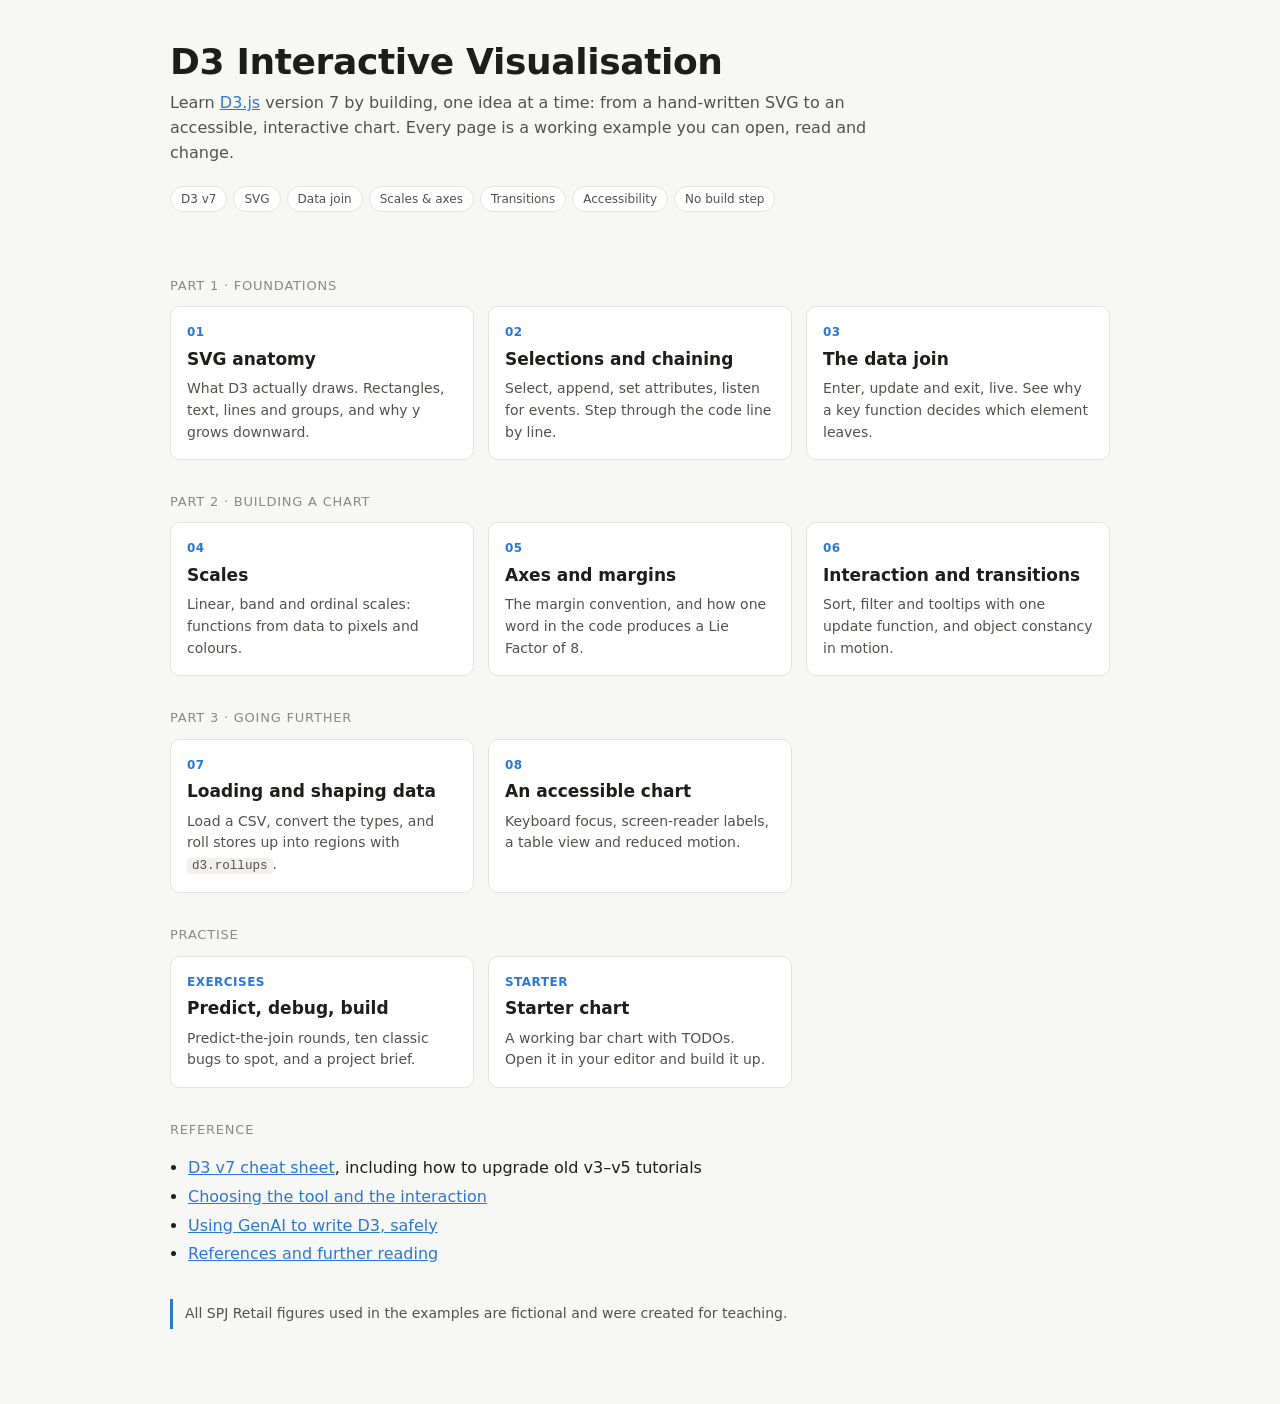
==== index.html @ ca75db22 "including the project" ====
<!DOCTYPE html>
<html lang="en">
<head>
  <meta charset="utf-8">
  <meta name="viewport" content="width=device-width, initial-scale=1">
  <title>D3 Interactive Visualisation</title>
  <meta name="description" content="Learn D3.js v7 step by step: SVG, selections, the data join, scales, axes, interaction, data loading and accessibility.">
  <link rel="stylesheet" href="assets/style.css">
  <style>
    .hero { padding: 12px 0 8px; }
    .hero h1 { font-size: 36px; }
    .tags { display: flex; flex-wrap: wrap; gap: 6px; margin: 0 0 24px; }
    .tag { font-size: 12px; border: 1px solid var(--line); border-radius: 999px; padding: 3px 10px; color: var(--ink-2); background: var(--surface); }
    .cards { display: grid; grid-template-columns: repeat(auto-fill, minmax(280px, 1fr)); gap: 14px; }
    a.ex { display: block; text-decoration: none; color: inherit; background: var(--surface); border: 1px solid var(--line); border-radius: var(--radius); padding: 16px; transition: border-color 120ms, transform 120ms; }
    a.ex:hover { border-color: var(--accent); transform: translateY(-1px); }
    a.ex .num { font-size: 12px; font-weight: 650; color: var(--accent); letter-spacing: 0.04em; }
    a.ex h3 { margin: 4px 0 6px; font-size: 17px; }
    a.ex p { margin: 0; font-size: 14px; color: var(--ink-2); }
    a.ex .part { font-size: 12px; color: var(--ink-3); margin-top: 10px; }
    .section-label { font-size: 13px; text-transform: uppercase; letter-spacing: 0.06em; color: var(--ink-3); margin: 32px 0 10px; }
    ul.links { padding-left: 18px; }
    ul.links li { margin: 4px 0; }
  </style>
</head>
<body>
<main class="page">
  <div class="hero">
    <h1>D3 Interactive Visualisation</h1>
    <p class="lead">Learn <a href="https://d3js.org">D3.js</a> version 7 by building, one idea at a time: from a hand-written SVG
      to an accessible, interactive chart. Every page is a working example you can open, read and change.</p>
    <div class="tags">
      <span class="tag">D3 v7</span><span class="tag">SVG</span><span class="tag">Data join</span>
      <span class="tag">Scales &amp; axes</span><span class="tag">Transitions</span><span class="tag">Accessibility</span>
      <span class="tag">No build step</span>
    </div>
  </div>

  <div class="section-label">Part 1 · Foundations</div>
  <div class="cards">
    <a class="ex" href="examples/01-svg-anatomy/"><div class="num">01</div><h3>SVG anatomy</h3>
      <p>What D3 actually draws. Rectangles, text, lines and groups, and why y grows downward.</p></a>
    <a class="ex" href="examples/02-selections/"><div class="num">02</div><h3>Selections and chaining</h3>
      <p>Select, append, set attributes, listen for events. Step through the code line by line.</p></a>
    <a class="ex" href="examples/03-data-join/"><div class="num">03</div><h3>The data join</h3>
      <p>Enter, update and exit, live. See why a key function decides which element leaves.</p></a>
  </div>

  <div class="section-label">Part 2 · Building a chart</div>
  <div class="cards">
    <a class="ex" href="examples/04-scales/"><div class="num">04</div><h3>Scales</h3>
      <p>Linear, band and ordinal scales: functions from data to pixels and colours.</p></a>
    <a class="ex" href="examples/05-axes-and-margins/"><div class="num">05</div><h3>Axes and margins</h3>
      <p>The margin convention, and how one word in the code produces a Lie Factor of 8.</p></a>
    <a class="ex" href="examples/06-interaction-and-transitions/"><div class="num">06</div><h3>Interaction and transitions</h3>
      <p>Sort, filter and tooltips with one update function, and object constancy in motion.</p></a>
  </div>

  <div class="section-label">Part 3 · Going further</div>
  <div class="cards">
    <a class="ex" href="examples/07-loading-data/"><div class="num">07</div><h3>Loading and shaping data</h3>
      <p>Load a CSV, convert the types, and roll stores up into regions with <code>d3.rollups</code>.</p></a>
    <a class="ex" href="examples/08-accessible-chart/"><div class="num">08</div><h3>An accessible chart</h3>
      <p>Keyboard focus, screen-reader labels, a table view and reduced motion.</p></a>
  </div>

  <div class="section-label" id="exercises">Practise</div>
  <div class="cards">
    <a class="ex" href="exercises/README.md"><div class="num">EXERCISES</div><h3>Predict, debug, build</h3>
      <p>Predict-the-join rounds, ten classic bugs to spot, and a project brief.</p></a>
    <a class="ex" href="exercises/starter.html"><div class="num">STARTER</div><h3>Starter chart</h3>
      <p>A working bar chart with TODOs. Open it in your editor and build it up.</p></a>
  </div>

  <div class="section-label">Reference</div>
  <ul class="links">
    <li><a href="docs/d3-cheatsheet.md">D3 v7 cheat sheet</a>, including how to upgrade old v3–v5 tutorials</li>
    <li><a href="docs/choosing-tools-and-interactions.md">Choosing the tool and the interaction</a></li>
    <li><a href="docs/genai-and-d3.md">Using GenAI to write D3, safely</a></li>
    <li><a href="docs/references.md">References and further reading</a></li>
  </ul>

  <p class="note" style="margin-top:32px">All SPJ Retail figures used in the examples are fictional and were created for teaching.</p>
</main>
<script>
  // On GitHub Pages, Markdown files are published as HTML pages, so point the links there.
  if (location.hostname.endsWith("github.io")) {
    document.querySelectorAll('a[href$=".md"]').forEach((a) => {
      const href = a.getAttribute("href");
      a.setAttribute("href", href.endsWith("README.md") ? href.replace("README.md", "") : href.replace(/\.md$/, ".html"));
    });
  }
</script>
</body>
</html>
---- assets/style.css ----
/* Shared styles for every example page. Plain CSS, no build step. */
:root {
  --bg: #f7f7f5;
  --surface: #ffffff;
  --ink: #1d1d1b;
  --ink-2: #52514e;
  --ink-3: #8a8984;
  --line: #e4e3df;
  --accent: #2a78d6;
  --code-bg: #f1f0ec;
  --radius: 10px;
  font-family: system-ui, -apple-system, "Segoe UI", Roboto, sans-serif;
  color: var(--ink);
  background: var(--bg);
}

* { box-sizing: border-box; }
body { margin: 0; line-height: 1.55; }
a { color: var(--accent); }

.page { max-width: 980px; margin: 0 auto; padding: 28px 20px 64px; }

.crumb { font-size: 13px; color: var(--ink-3); margin-bottom: 6px; }
.crumb a { color: var(--ink-3); text-decoration: none; }
.crumb a:hover { color: var(--accent); }

h1 { font-size: 28px; line-height: 1.2; margin: 0 0 8px; letter-spacing: -0.01em; }
h2 { font-size: 18px; margin: 28px 0 8px; }
.lead { font-size: 16px; color: var(--ink-2); max-width: 70ch; margin: 0 0 20px; }

.card {
  background: var(--surface);
  border: 1px solid var(--line);
  border-radius: var(--radius);
  padding: 18px;
  margin-bottom: 16px;
}

.grid-2 { display: grid; grid-template-columns: 1.4fr 1fr; gap: 16px; }
@media (max-width: 760px) { .grid-2 { grid-template-columns: 1fr; } }

/* Controls sit in one row above the chart */
.controls { display: flex; flex-wrap: wrap; gap: 8px 14px; align-items: center; margin-bottom: 12px; font-size: 14px; }
.controls label { display: inline-flex; gap: 6px; align-items: center; color: var(--ink-2); }
.controls .group { display: inline-flex; gap: 4px; }

button {
  font: inherit; font-size: 13px;
  padding: 6px 12px;
  border: 1px solid var(--line);
  background: var(--surface);
  color: var(--ink);
  border-radius: 7px;
  cursor: pointer;
}
button:hover { border-color: var(--ink-3); }
button[aria-pressed="true"], button.active { background: var(--ink); color: #fff; border-color: var(--ink); }
button:focus-visible, select:focus-visible, input:focus-visible { outline: 2px solid var(--accent); outline-offset: 2px; }
select, input[type="number"] { font: inherit; font-size: 13px; padding: 5px 8px; border: 1px solid var(--line); border-radius: 7px; background: var(--surface); }
input[type="range"] { width: 140px; }

.chart svg { display: block; width: 100%; height: auto; overflow: visible; }
.axis text { fill: var(--ink-2); font-size: 11px; }
.axis path, .axis line { stroke: var(--ink-3); }
.gridline line { stroke: var(--line); }
.gridline path { display: none; }

pre, code { font-family: ui-monospace, "SF Mono", Menlo, Consolas, monospace; }
code { background: var(--code-bg); padding: 1px 5px; border-radius: 4px; font-size: 0.9em; }
pre.code {
  background: #1e1e1c; color: #e8e6df;
  border-radius: 8px; padding: 12px 14px;
  font-size: 12.5px; line-height: 1.6;
  overflow-x: auto; margin: 0;
}
pre.code .line { display: block; padding: 0 6px; margin: 0 -6px; border-radius: 3px; }
pre.code .line.done { color: #9b9a93; }
pre.code .line.current { background: rgba(42, 120, 214, 0.35); color: #fff; }

.note { font-size: 14px; color: var(--ink-2); border-left: 3px solid var(--accent); padding: 4px 12px; margin: 12px 0; }
.warn { font-size: 14px; color: #8a1f1f; background: #fdecec; border-radius: 7px; padding: 8px 12px; margin-top: 10px; }
.ok   { font-size: 14px; color: #0f5d0f; background: #e9f6e9; border-radius: 7px; padding: 8px 12px; margin-top: 10px; }

.stat-row { display: flex; gap: 10px; flex-wrap: wrap; margin-bottom: 12px; }
.stat { border: 1px solid var(--line); border-radius: 8px; padding: 8px 12px; min-width: 96px; background: var(--surface); }
.stat .label { font-size: 12px; color: var(--ink-3); }
.stat .value { font-size: 22px; font-weight: 650; font-variant-numeric: tabular-nums; }

.legend { display: flex; flex-wrap: wrap; gap: 6px 16px; font-size: 13px; color: var(--ink-2); margin: 4px 0 8px; }
.legend .swatch { display: inline-block; width: 12px; height: 12px; border-radius: 3px; margin-right: 6px; vertical-align: -1px; }

.tooltip {
  position: fixed; pointer-events: none; z-index: 10;
  background: var(--surface); color: var(--ink);
  border: 1px solid var(--line); border-radius: 8px;
  box-shadow: 0 4px 16px rgba(0, 0, 0, 0.10);
  padding: 8px 10px; font-size: 13px; line-height: 1.45;
  opacity: 0; transition: opacity 120ms;
}
.tooltip b { font-weight: 650; }
.tooltip .muted { color: var(--ink-3); }

.pager { display: flex; justify-content: space-between; margin-top: 32px; font-size: 14px; }
.pager a { text-decoration: none; }

table.data { border-collapse: collapse; font-size: 13px; width: 100%; font-variant-numeric: tabular-nums; }
table.data th, table.data td { border-bottom: 1px solid var(--line); padding: 6px 8px; text-align: left; }
table.data td.num, table.data th.num { text-align: right; }

.sr-only { position: absolute; width: 1px; height: 1px; padding: 0; margin: -1px; overflow: hidden; clip: rect(0, 0, 0, 0); border: 0; }

@media (prefers-reduced-motion: reduce) {
  * { transition: none !important; animation: none !important; }
}
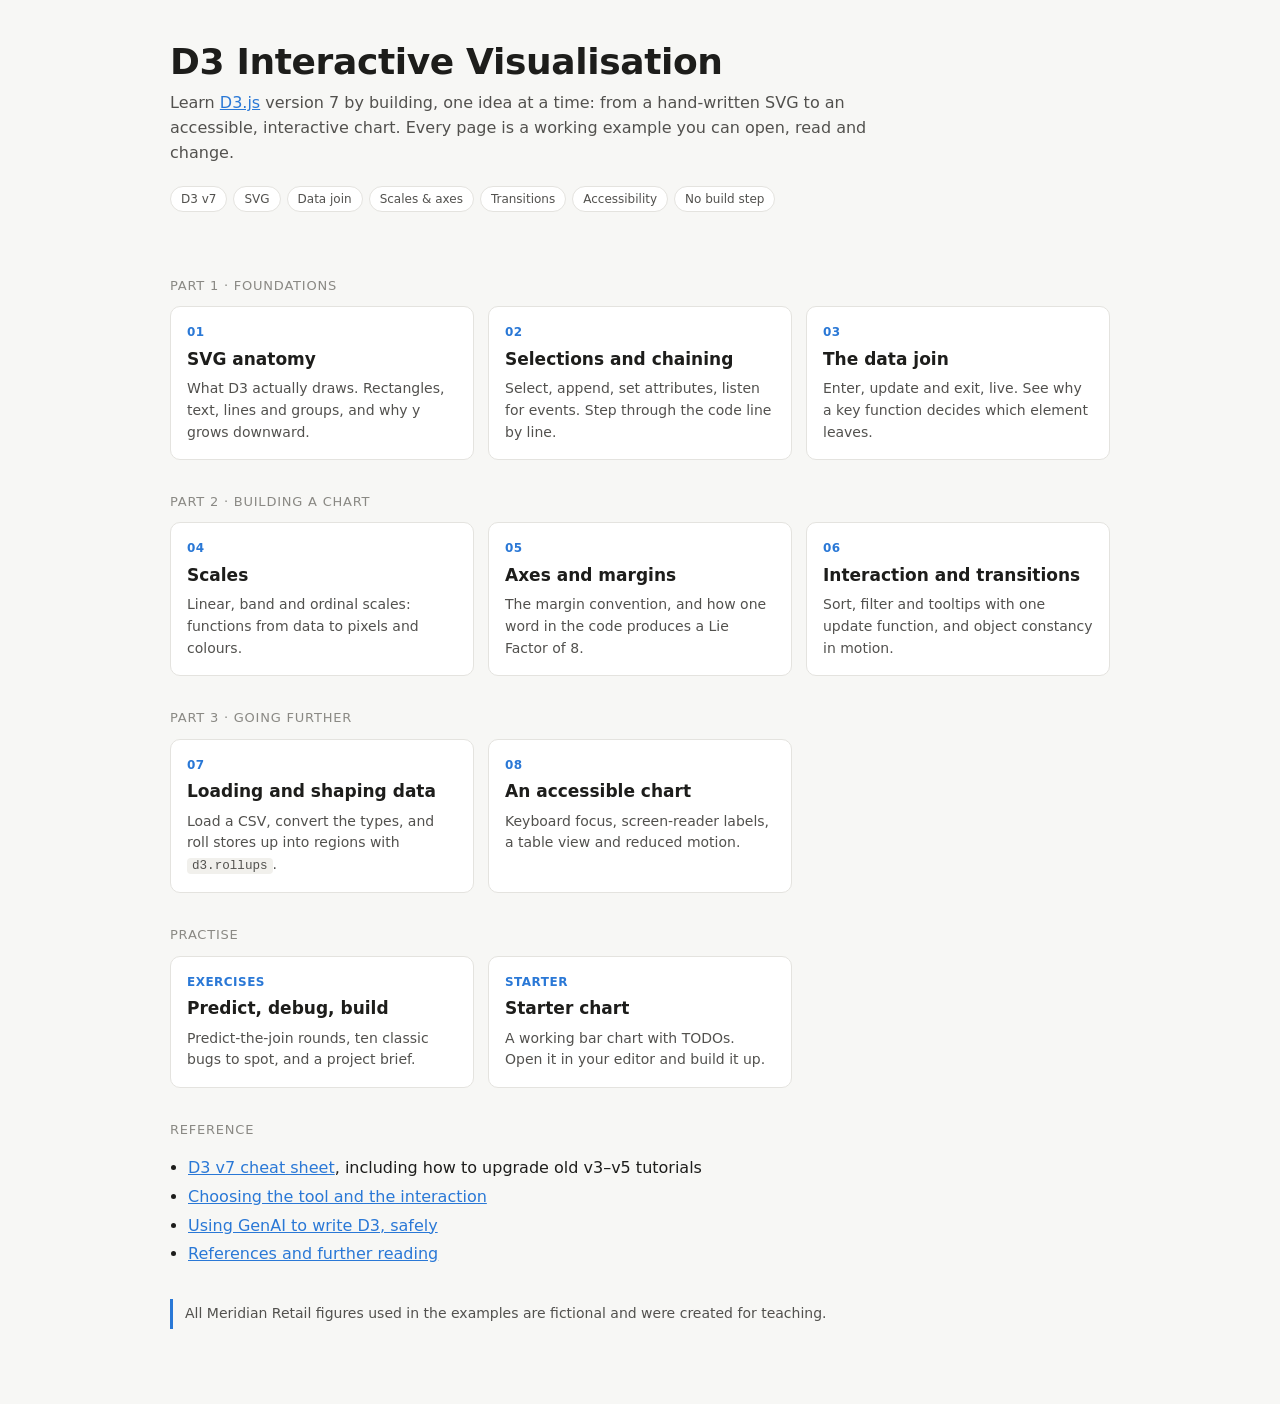
==== commit c7f66832: "renaming" ====
--- a/index.html
+++ b/index.html
@@ -80,7 +80,7 @@
     <li><a href="docs/references.md">References and further reading</a></li>
   </ul>
 
-  <p class="note" style="margin-top:32px">All SPJ Retail figures used in the examples are fictional and were created for teaching.</p>
+  <p class="note" style="margin-top:32px">All Meridian Retail figures used in the examples are fictional and were created for teaching.</p>
 </main>
 <script>
   // On GitHub Pages, Markdown files are published as HTML pages, so point the links there.
